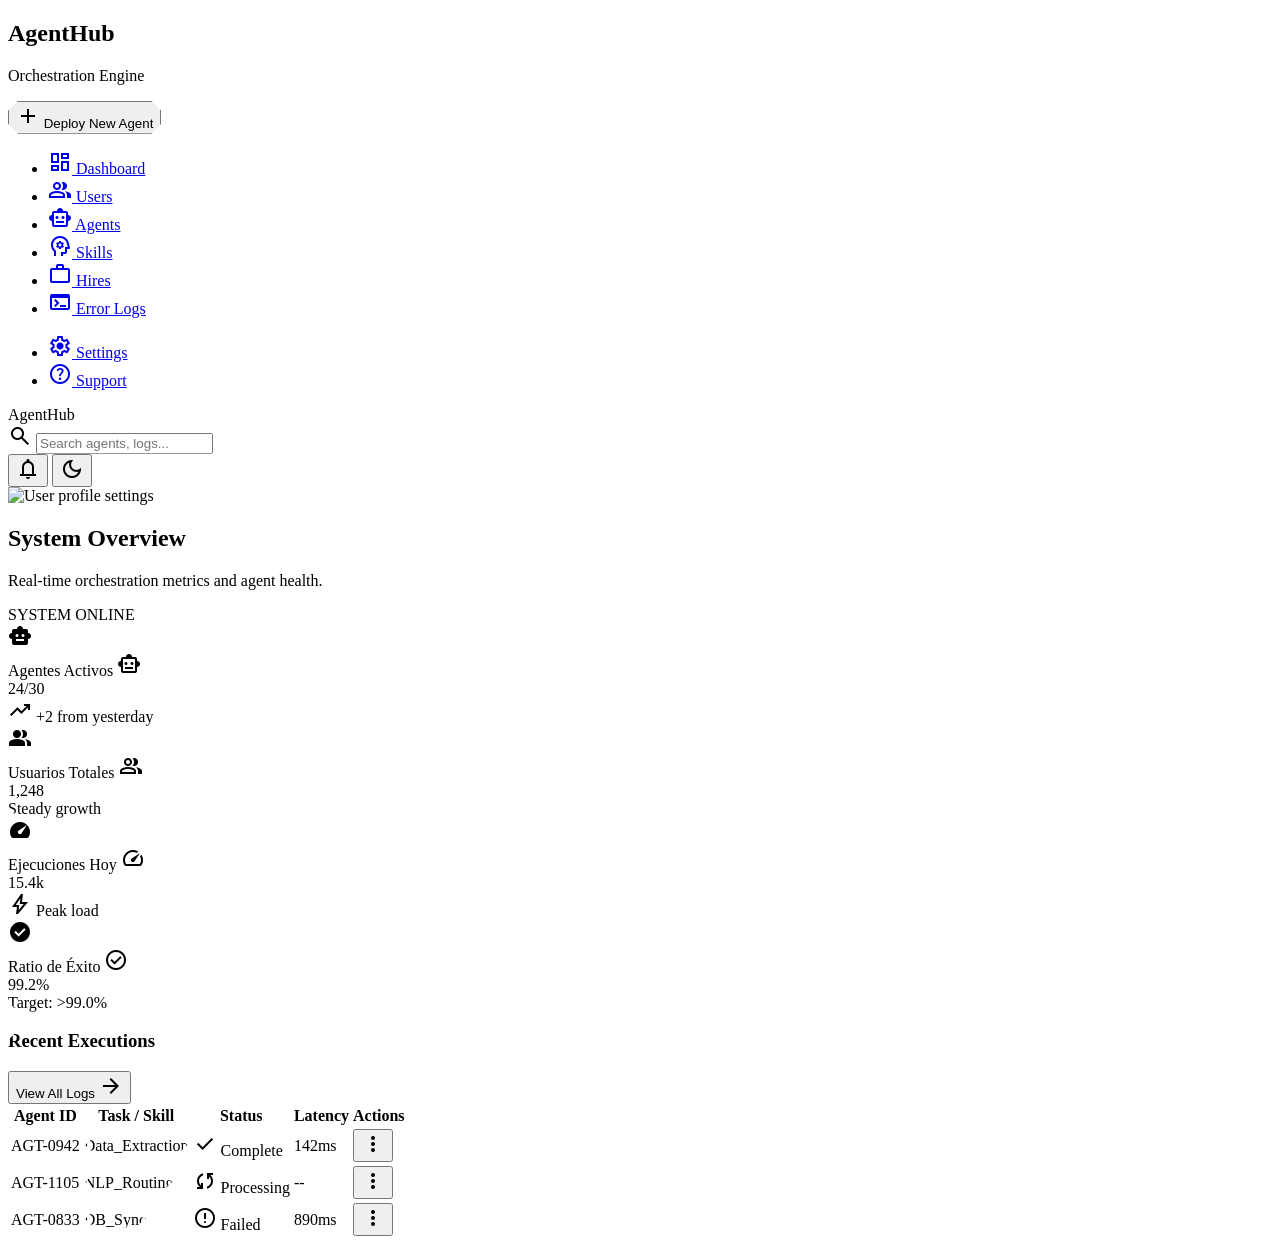
==== index.html @ 1ea9d624 "create basic project configuration getting main page from google stitch" ====
<!DOCTYPE html>

<html class="dark" lang="en">

<head>
    <meta charset="utf-8" />
    <meta content="width=device-width, initial-scale=1.0" name="viewport" />
    <title>AgentHub Dashboard</title>
    <script src="https://cdn.tailwindcss.com?plugins=forms,container-queries"></script>
    <link
        href="https://fonts.googleapis.com/css2?family=Material+Symbols+Outlined:wght,FILL@100..700,0..1&amp;display=swap"
        rel="stylesheet" />
    <link
        href="https://fonts.googleapis.com/css2?family=Inter:wght@400;600;700&amp;family=JetBrains+Mono:wght@400;500&amp;display=swap"
        rel="stylesheet" />
    <link
        href="https://fonts.googleapis.com/css2?family=Material+Symbols+Outlined:wght,FILL@100..700,0..1&amp;display=swap"
        rel="stylesheet" />
    <script id="tailwind-config">
        tailwind.config = {
            darkMode: "class",
            theme: {
                extend: {
                    "colors": {
                        "secondary-fixed-dim": "#4cd7f6",
                        "on-secondary": "#003640",
                        "outline": "#918fa1",
                        "surface-container-low": "#131b2e",
                        "primary": "#c3c0ff",
                        "surface-container": "#171f33",
                        "primary-fixed": "#e2dfff",
                        "on-tertiary": "#003824",
                        "inverse-primary": "#4d44e3",
                        "surface-container-high": "#222a3d",
                        "primary-fixed-dim": "#c3c0ff",
                        "on-surface": "#dae2fd",
                        "background": "#0b1326",
                        "on-secondary-container": "#00424e",
                        "tertiary-fixed": "#6ffbbe",
                        "tertiary": "#4edea3",
                        "error-container": "#93000a",
                        "on-tertiary-fixed": "#002113",
                        "secondary-container": "#03b5d3",
                        "on-surface-variant": "#c7c4d8",
                        "on-error-container": "#ffdad6",
                        "surface-variant": "#2d3449",
                        "on-secondary-fixed-variant": "#004e5c",
                        "on-secondary-fixed": "#001f26",
                        "surface-dim": "#0b1326",
                        "surface-bright": "#31394d",
                        "on-primary": "#1d00a5",
                        "primary-container": "#4f46e5",
                        "on-background": "#dae2fd",
                        "surface-container-highest": "#2d3449",
                        "surface": "#0b1326",
                        "surface-container-lowest": "#060e20",
                        "tertiary-container": "#006e4b",
                        "on-tertiary-fixed-variant": "#005236",
                        "tertiary-fixed-dim": "#4edea3",
                        "on-primary-container": "#dad7ff",
                        "inverse-on-surface": "#283044",
                        "on-primary-fixed": "#0f0069",
                        "secondary-fixed": "#acedff",
                        "inverse-surface": "#dae2fd",
                        "secondary": "#4cd7f6",
                        "outline-variant": "#464555",
                        "on-tertiary-container": "#67f4b7",
                        "surface-tint": "#c3c0ff",
                        "on-primary-fixed-variant": "#3323cc",
                        "on-error": "#690005",
                        "error": "#ffb4ab"
                    },
                    "borderRadius": {
                        "DEFAULT": "0.25rem",
                        "lg": "0.5rem",
                        "xl": "0.75rem",
                        "full": "9999px"
                    },
                    "spacing": {
                        "xl": "32px",
                        "gutter": "16px",
                        "sm": "8px",
                        "container-margin": "24px",
                        "md": "16px",
                        "base": "16px",
                        "lg": "24px",
                        "xs": "4px"
                    },
                    "fontFamily": {
                        "code-sm": ["JetBrains Mono"],
                        "display-lg": ["Inter"],
                        "body-lg": ["Inter"],
                        "headline-md": ["Inter"],
                        "headline-lg-mobile": ["Inter"],
                        "headline-lg": ["Inter"],
                        "body-md": ["Inter"],
                        "label-mono": ["JetBrains Mono"]
                    },
                    "fontSize": {
                        "code-sm": ["12px", { "lineHeight": "16px", "fontWeight": "400" }],
                        "display-lg": ["48px", { "lineHeight": "56px", "letterSpacing": "-0.02em", "fontWeight": "700" }],
                        "body-lg": ["18px", { "lineHeight": "28px", "fontWeight": "400" }],
                        "headline-md": ["24px", { "lineHeight": "32px", "fontWeight": "600" }],
                        "headline-lg-mobile": ["24px", { "lineHeight": "32px", "fontWeight": "600" }],
                        "headline-lg": ["32px", { "lineHeight": "40px", "letterSpacing": "-0.01em", "fontWeight": "600" }],
                        "body-md": ["16px", { "lineHeight": "24px", "fontWeight": "400" }],
                        "label-mono": ["14px", { "lineHeight": "20px", "letterSpacing": "0.02em", "fontWeight": "500" }]
                    }
                }
            }
        }
    </script>
    <style>
        .clip-octagon {
            clip-path: polygon(10px 0%, calc(100% - 10px) 0%, 100% 10px, 100% calc(100% - 10px), calc(100% - 10px) 100%, 10px 100%, 0% calc(100% - 10px), 0% 10px);
        }

        .glow-active {
            box-shadow: inset 0 0 0 1px #4cd7f6, 0 0 15px rgba(6, 182, 212, 0.3);
        }

        .bg-pattern {
            background-image: radial-gradient(rgba(255, 255, 255, 0.05) 1px, transparent 1px);
            background-size: 20px 20px;
        }
    </style>
</head>

<body class="bg-background text-on-background font-body-md min-h-screen flex overflow-hidden">
    <!-- SideNavBar (WEB) -->
    <nav
        class="hidden md:flex flex-col h-full py-lg bg-surface-container-low dark:bg-surface-container-low fixed left-0 top-0 w-[260px] border-r border-outline-variant dark:border-outline-variant z-40">
        <div class="px-lg mb-xl">
            <h1 class="font-headline-md text-headline-md text-primary tracking-tighter">AgentHub</h1>
            <p class="font-code-sm text-code-sm text-on-surface-variant opacity-70">Orchestration Engine</p>
        </div>
        <div class="px-md mb-lg">
            <button
                class="w-full py-sm px-md bg-primary-container text-on-primary-container font-label-mono text-label-mono clip-octagon hover:opacity-90 transition-opacity flex items-center justify-center gap-sm">
                <span class="material-symbols-outlined text-[18px]">add</span>
                Deploy New Agent
            </button>
        </div>
        <div class="flex-1 overflow-y-auto overflow-x-hidden font-label-mono text-label-mono">
            <ul class="flex flex-col gap-[2px]">
                <li>
                    <a class="flex items-center gap-sm text-secondary dark:text-secondary border-l-4 border-primary bg-surface-container-highest/50 px-md py-sm shadow-[inset_0_0_15px_rgba(6,182,212,0.1)] translate-x-1 transition-transform"
                        href="#">
                        <span class="material-symbols-outlined" data-icon="dashboard">dashboard</span>
                        Dashboard
                    </a>
                </li>
                <li>
                    <a class="flex items-center gap-sm text-on-surface-variant dark:text-on-surface-variant px-md py-sm opacity-70 hover:bg-surface-variant dark:hover:bg-surface-variant hover:opacity-100 transition-all duration-200"
                        href="#">
                        <span class="material-symbols-outlined" data-icon="group">group</span>
                        Users
                    </a>
                </li>
                <li>
                    <a class="flex items-center gap-sm text-on-surface-variant dark:text-on-surface-variant px-md py-sm opacity-70 hover:bg-surface-variant dark:hover:bg-surface-variant hover:opacity-100 transition-all duration-200"
                        href="#">
                        <span class="material-symbols-outlined" data-icon="smart_toy">smart_toy</span>
                        Agents
                    </a>
                </li>
                <li>
                    <a class="flex items-center gap-sm text-on-surface-variant dark:text-on-surface-variant px-md py-sm opacity-70 hover:bg-surface-variant dark:hover:bg-surface-variant hover:opacity-100 transition-all duration-200"
                        href="#">
                        <span class="material-symbols-outlined" data-icon="psychology">psychology</span>
                        Skills
                    </a>
                </li>
                <li>
                    <a class="flex items-center gap-sm text-on-surface-variant dark:text-on-surface-variant px-md py-sm opacity-70 hover:bg-surface-variant dark:hover:bg-surface-variant hover:opacity-100 transition-all duration-200"
                        href="#">
                        <span class="material-symbols-outlined" data-icon="work">work</span>
                        Hires
                    </a>
                </li>
                <li>
                    <a class="flex items-center gap-sm text-on-surface-variant dark:text-on-surface-variant px-md py-sm opacity-70 hover:bg-surface-variant dark:hover:bg-surface-variant hover:opacity-100 transition-all duration-200"
                        href="#">
                        <span class="material-symbols-outlined" data-icon="terminal">terminal</span>
                        Error Logs
                    </a>
                </li>
            </ul>
        </div>
        <div class="mt-auto font-label-mono text-label-mono pt-lg border-t border-outline-variant/30">
            <ul class="flex flex-col gap-[2px]">
                <li>
                    <a class="flex items-center gap-sm text-on-surface-variant dark:text-on-surface-variant px-md py-sm opacity-70 hover:bg-surface-variant dark:hover:bg-surface-variant hover:opacity-100 transition-all duration-200"
                        href="#">
                        <span class="material-symbols-outlined" data-icon="settings">settings</span>
                        Settings
                    </a>
                </li>
                <li>
                    <a class="flex items-center gap-sm text-on-surface-variant dark:text-on-surface-variant px-md py-sm opacity-70 hover:bg-surface-variant dark:hover:bg-surface-variant hover:opacity-100 transition-all duration-200"
                        href="#">
                        <span class="material-symbols-outlined" data-icon="help">help</span>
                        Support
                    </a>
                </li>
            </ul>
        </div>
    </nav>
    <!-- Main Content Area -->
    <main class="flex-1 flex flex-col md:ml-[260px] h-screen bg-pattern relative">
        <!-- TopNavBar -->
        <header
            class="flex justify-between items-center w-full px-lg py-sm sticky top-0 z-30 bg-surface-container dark:bg-surface-container bg-surface-container-high dark:bg-surface-container-high font-body-md text-body-md border-b border-outline-variant/30 backdrop-blur-md bg-opacity-90">
            <div class="flex items-center gap-md">
                <div class="md:hidden">
                    <span
                        class="font-headline-md text-headline-md font-bold text-primary dark:text-primary">AgentHub</span>
                </div>
                <!-- Search -->
                <div
                    class="hidden sm:flex items-center bg-surface-container-highest clip-octagon px-sm py-[4px] border border-outline-variant focus-within:border-primary transition-colors">
                    <span class="material-symbols-outlined text-on-surface-variant text-[18px]">search</span>
                    <input
                        class="bg-transparent border-none focus:ring-0 text-body-md font-body-md text-on-surface w-[200px] placeholder:text-on-surface-variant/50 ml-sm"
                        placeholder="Search agents, logs..." type="text" />
                </div>
            </div>
            <div class="flex items-center gap-md">
                <button class="text-on-surface-variant hover:text-secondary transition-colors duration-200">
                    <span class="material-symbols-outlined" data-icon="notifications">notifications</span>
                </button>
                <button class="text-on-surface-variant hover:text-secondary transition-colors duration-200">
                    <span class="material-symbols-outlined" data-icon="dark_mode">dark_mode</span>
                </button>
                <div class="w-8 h-8 rounded-full overflow-hidden border border-outline-variant ml-sm">
                    <img alt="User profile settings" class="w-full h-full object-cover"
                        data-alt="A macro photography shot of a high tech server room glowing with neon cyan and deep indigo lights, conveying a cyber-industrial modern aesthetic, soft focus background"
                        src="https://lh3.googleusercontent.com/aida-public/[base64]" />
                </div>
            </div>
        </header>
        <!-- Dashboard Canvas -->
        <div class="flex-1 overflow-y-auto p-container-margin md:p-xl space-y-xl z-10">
            <div class="flex flex-col sm:flex-row sm:items-center justify-between gap-md">
                <div>
                    <h2 class="font-headline-lg text-headline-lg-mobile sm:text-headline-lg text-on-surface">System
                        Overview</h2>
                    <p class="font-body-md text-body-md text-on-surface-variant mt-xs">Real-time orchestration metrics
                        and agent health.</p>
                </div>
                <div class="flex items-center gap-sm">
                    <span class="flex h-2 w-2">
                        <span
                            class="animate-ping absolute inline-flex h-2 w-2 rounded-full bg-secondary opacity-75"></span>
                        <span class="relative inline-flex rounded-full h-2 w-2 bg-secondary"></span>
                    </span>
                    <span class="font-code-sm text-code-sm text-secondary">SYSTEM ONLINE</span>
                </div>
            </div>
            <!-- Metric Cards 4x1 Grid -->
            <div class="grid grid-cols-1 sm:grid-cols-2 lg:grid-cols-4 gap-gutter">
                <!-- Card 1 -->
                <div
                    class="bg-surface-container-high p-lg clip-octagon border border-outline-variant/30 hover:border-secondary/50 transition-colors group relative overflow-hidden">
                    <div class="absolute top-0 right-0 p-sm opacity-10 group-hover:opacity-20 transition-opacity">
                        <span class="material-symbols-outlined text-6xl text-secondary"
                            style="font-variation-settings: 'FILL' 1;">smart_toy</span>
                    </div>
                    <div class="flex justify-between items-start mb-lg relative z-10">
                        <span class="font-label-mono text-label-mono text-on-surface-variant">Agentes Activos</span>
                        <span class="material-symbols-outlined text-secondary" data-icon="smart_toy">smart_toy</span>
                    </div>
                    <div class="relative z-10">
                        <span class="font-display-lg text-display-lg text-on-surface">24/30</span>
                    </div>
                    <div class="mt-sm relative z-10">
                        <span class="font-code-sm text-code-sm text-tertiary flex items-center gap-xs">
                            <span class="material-symbols-outlined text-[14px]">trending_up</span> +2 from yesterday
                        </span>
                    </div>
                </div>
                <!-- Card 2 -->
                <div
                    class="bg-surface-container-high p-lg clip-octagon border border-outline-variant/30 hover:border-secondary/50 transition-colors group relative overflow-hidden">
                    <div class="absolute top-0 right-0 p-sm opacity-10 group-hover:opacity-20 transition-opacity">
                        <span class="material-symbols-outlined text-6xl text-primary"
                            style="font-variation-settings: 'FILL' 1;">group</span>
                    </div>
                    <div class="flex justify-between items-start mb-lg relative z-10">
                        <span class="font-label-mono text-label-mono text-on-surface-variant">Usuarios Totales</span>
                        <span class="material-symbols-outlined text-primary" data-icon="group">group</span>
                    </div>
                    <div class="relative z-10">
                        <span class="font-display-lg text-display-lg text-on-surface">1,248</span>
                    </div>
                    <div class="mt-sm relative z-10">
                        <span class="font-code-sm text-code-sm text-on-surface-variant flex items-center gap-xs">
                            Steady growth
                        </span>
                    </div>
                </div>
                <!-- Card 3 -->
                <div
                    class="bg-surface-container-high p-lg clip-octagon border border-outline-variant/30 hover:border-secondary/50 transition-colors group relative overflow-hidden">
                    <div class="absolute top-0 right-0 p-sm opacity-10 group-hover:opacity-20 transition-opacity">
                        <span class="material-symbols-outlined text-6xl text-secondary"
                            style="font-variation-settings: 'FILL' 1;">speed</span>
                    </div>
                    <div class="flex justify-between items-start mb-lg relative z-10">
                        <span class="font-label-mono text-label-mono text-on-surface-variant">Ejecuciones Hoy</span>
                        <span class="material-symbols-outlined text-secondary" data-icon="speed">speed</span>
                    </div>
                    <div class="relative z-10">
                        <span class="font-display-lg text-display-lg text-on-surface">15.4k</span>
                    </div>
                    <div class="mt-sm relative z-10">
                        <span class="font-code-sm text-code-sm text-tertiary flex items-center gap-xs">
                            <span class="material-symbols-outlined text-[14px]">bolt</span> Peak load
                        </span>
                    </div>
                </div>
                <!-- Card 4 -->
                <div
                    class="bg-surface-container-high p-lg clip-octagon border border-outline-variant/30 hover:border-secondary/50 transition-colors group relative overflow-hidden">
                    <div class="absolute top-0 right-0 p-sm opacity-10 group-hover:opacity-20 transition-opacity">
                        <span class="material-symbols-outlined text-6xl text-tertiary"
                            style="font-variation-settings: 'FILL' 1;">check_circle</span>
                    </div>
                    <div class="flex justify-between items-start mb-lg relative z-10">
                        <span class="font-label-mono text-label-mono text-on-surface-variant">Ratio de Éxito</span>
                        <span class="material-symbols-outlined text-tertiary"
                            data-icon="check_circle">check_circle</span>
                    </div>
                    <div class="relative z-10">
                        <span class="font-display-lg text-display-lg text-on-surface">99.2%</span>
                    </div>
                    <div class="mt-sm relative z-10">
                        <span class="font-code-sm text-code-sm text-on-surface-variant flex items-center gap-xs">
                            Target: &gt;99.0%
                        </span>
                    </div>
                </div>
            </div>
            <!-- Recent Activity / Data List -->
            <div class="bg-surface-container-high p-lg clip-octagon border border-outline-variant/30 mt-xl">
                <div class="flex justify-between items-center mb-lg pb-sm border-b border-outline-variant/30">
                    <h3 class="font-headline-md text-headline-md text-on-surface">Recent Executions</h3>
                    <button
                        class="font-code-sm text-code-sm text-secondary hover:text-primary transition-colors flex items-center gap-xs">
                        View All Logs <span class="material-symbols-outlined text-[16px]">arrow_forward</span>
                    </button>
                </div>
                <div class="overflow-x-auto">
                    <table class="w-full text-left border-collapse font-body-md text-body-md">
                        <thead>
                            <tr
                                class="font-label-mono text-label-mono text-on-surface-variant border-b border-outline-variant/30">
                                <th class="pb-sm font-medium">Agent ID</th>
                                <th class="pb-sm font-medium">Task / Skill</th>
                                <th class="pb-sm font-medium">Status</th>
                                <th class="pb-sm font-medium">Latency</th>
                                <th class="pb-sm font-medium text-right">Actions</th>
                            </tr>
                        </thead>
                        <tbody>
                            <tr
                                class="border-b border-outline-variant/10 hover:bg-surface-variant/30 transition-colors">
                                <td class="py-md font-code-sm text-on-surface">AGT-0942</td>
                                <td class="py-md">
                                    <span
                                        class="inline-flex items-center gap-xs px-2 py-1 bg-surface-container-highest border border-outline-variant/50 clip-octagon font-code-sm text-code-sm">
                                        <span class="w-2 h-2 rounded-full bg-secondary"></span> Data_Extraction
                                    </span>
                                </td>
                                <td class="py-md">
                                    <span class="text-tertiary flex items-center gap-xs font-code-sm"><span
                                            class="material-symbols-outlined text-[16px]">check</span> Complete</span>
                                </td>
                                <td class="py-md font-code-sm text-on-surface-variant">142ms</td>
                                <td class="py-md text-right">
                                    <button class="text-on-surface-variant hover:text-secondary"><span
                                            class="material-symbols-outlined">more_vert</span></button>
                                </td>
                            </tr>
                            <tr
                                class="border-b border-outline-variant/10 hover:bg-surface-variant/30 transition-colors">
                                <td class="py-md font-code-sm text-on-surface">AGT-1105</td>
                                <td class="py-md">
                                    <span
                                        class="inline-flex items-center gap-xs px-2 py-1 bg-surface-container-highest border border-outline-variant/50 clip-octagon font-code-sm text-code-sm">
                                        <span class="w-2 h-2 rounded-full bg-primary"></span> NLP_Routing
                                    </span>
                                </td>
                                <td class="py-md">
                                    <span
                                        class="text-secondary flex items-center gap-xs font-code-sm animate-pulse"><span
                                            class="material-symbols-outlined text-[16px]">sync</span> Processing</span>
                                </td>
                                <td class="py-md font-code-sm text-on-surface-variant">--</td>
                                <td class="py-md text-right">
                                    <button class="text-on-surface-variant hover:text-secondary"><span
                                            class="material-symbols-outlined">more_vert</span></button>
                                </td>
                            </tr>
                            <tr
                                class="border-b border-outline-variant/10 hover:bg-surface-variant/30 transition-colors">
                                <td class="py-md font-code-sm text-on-surface">AGT-0833</td>
                                <td class="py-md">
                                    <span
                                        class="inline-flex items-center gap-xs px-2 py-1 bg-surface-container-highest border border-outline-variant/50 clip-octagon font-code-sm text-code-sm">
                                        <span class="w-2 h-2 rounded-full bg-secondary"></span> DB_Sync
                                    </span>
                                </td>
                                <td class="py-md">
                                    <span class="text-error flex items-center gap-xs font-code-sm"><span
                                            class="material-symbols-outlined text-[16px]">error</span> Failed</span>
                                </td>
                                <td class="py-md font-code-sm text-on-surface-variant">890ms</td>
                                <td class="py-md text-right">
                                    <button class="text-on-surface-variant hover:text-secondary"><span
                                            class="material-symbols-outlined">more_vert</span></button>
                                </td>
                            </tr>
                        </tbody>
                    </table>
                </div>
            </div>
        </div>
    </main>
</body>

</html>
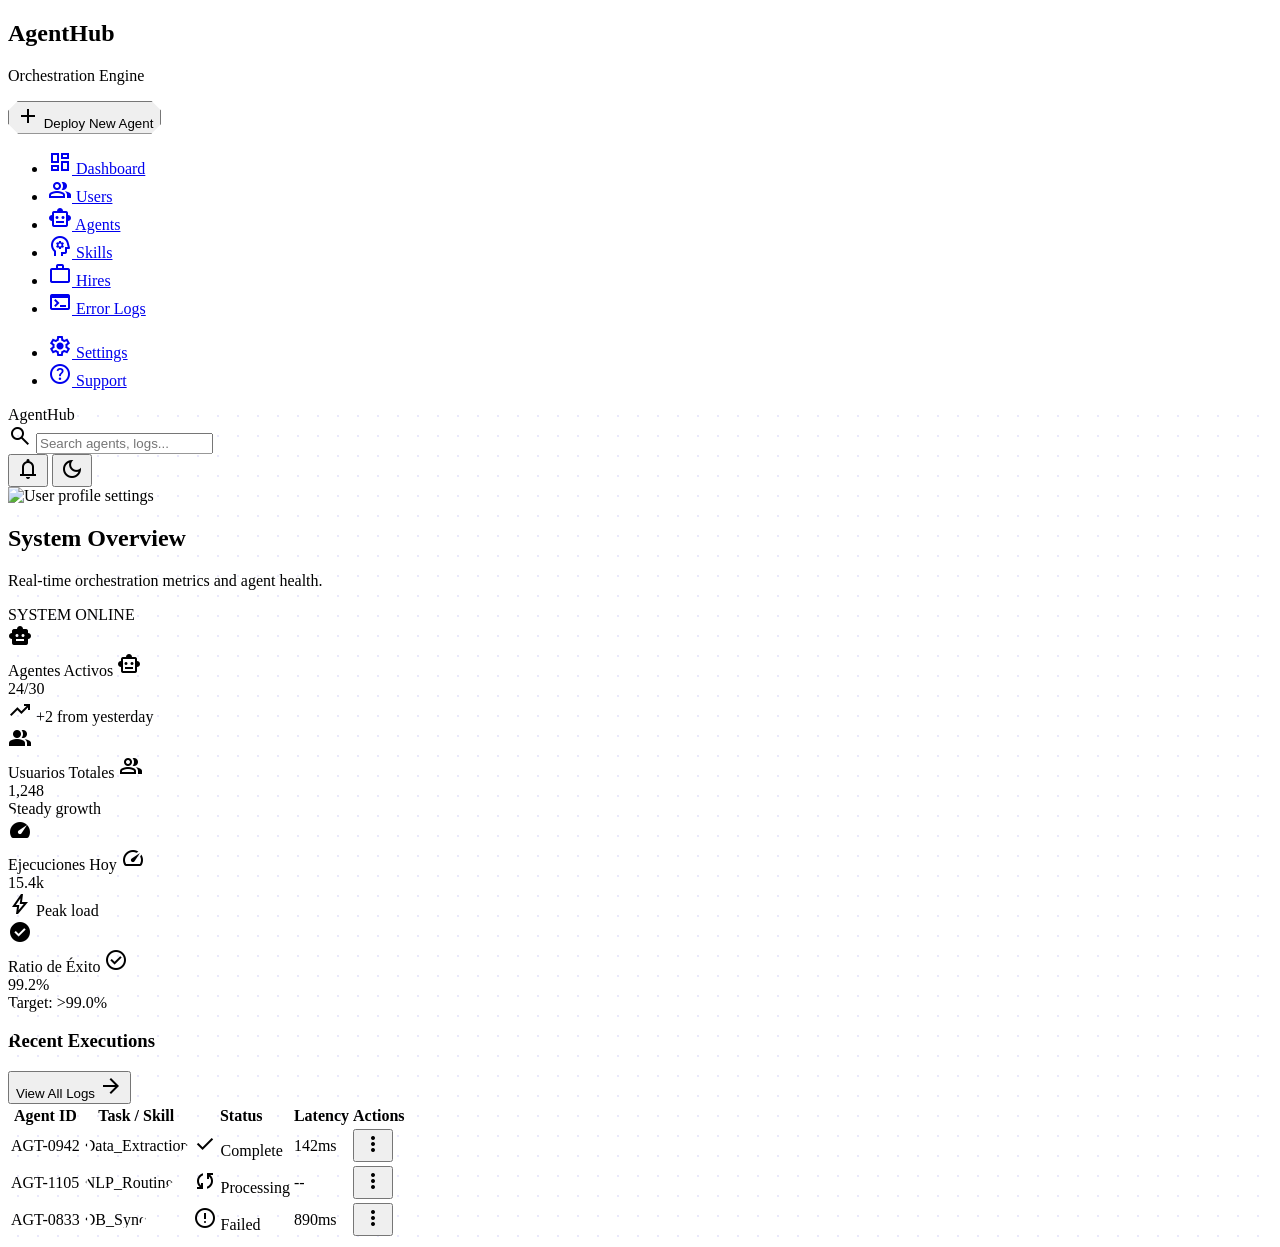
==== commit 8ae35274: "create reusable html components, js and css" ====
--- a/index.html
+++ b/index.html
@@ -1,12 +1,14 @@
 <!DOCTYPE html>
 
-<html class="dark" lang="en">
+<html lang="en">
 
 <head>
     <meta charset="utf-8" />
     <meta content="width=device-width, initial-scale=1.0" name="viewport" />
     <title>AgentHub Dashboard</title>
+    <script src="/theme.js"></script>
     <script src="https://cdn.tailwindcss.com?plugins=forms,container-queries"></script>
+    <script src="/tailwind-config.js"></script>
     <link
         href="https://fonts.googleapis.com/css2?family=Material+Symbols+Outlined:wght,FILL@100..700,0..1&amp;display=swap"
         rel="stylesheet" />
@@ -16,229 +18,14 @@
     <link
         href="https://fonts.googleapis.com/css2?family=Material+Symbols+Outlined:wght,FILL@100..700,0..1&amp;display=swap"
         rel="stylesheet" />
-    <script id="tailwind-config">
-        tailwind.config = {
-            darkMode: "class",
-            theme: {
-                extend: {
-                    "colors": {
-                        "secondary-fixed-dim": "#4cd7f6",
-                        "on-secondary": "#003640",
-                        "outline": "#918fa1",
-                        "surface-container-low": "#131b2e",
-                        "primary": "#c3c0ff",
-                        "surface-container": "#171f33",
-                        "primary-fixed": "#e2dfff",
-                        "on-tertiary": "#003824",
-                        "inverse-primary": "#4d44e3",
-                        "surface-container-high": "#222a3d",
-                        "primary-fixed-dim": "#c3c0ff",
-                        "on-surface": "#dae2fd",
-                        "background": "#0b1326",
-                        "on-secondary-container": "#00424e",
-                        "tertiary-fixed": "#6ffbbe",
-                        "tertiary": "#4edea3",
-                        "error-container": "#93000a",
-                        "on-tertiary-fixed": "#002113",
-                        "secondary-container": "#03b5d3",
-                        "on-surface-variant": "#c7c4d8",
-                        "on-error-container": "#ffdad6",
-                        "surface-variant": "#2d3449",
-                        "on-secondary-fixed-variant": "#004e5c",
-                        "on-secondary-fixed": "#001f26",
-                        "surface-dim": "#0b1326",
-                        "surface-bright": "#31394d",
-                        "on-primary": "#1d00a5",
-                        "primary-container": "#4f46e5",
-                        "on-background": "#dae2fd",
-                        "surface-container-highest": "#2d3449",
-                        "surface": "#0b1326",
-                        "surface-container-lowest": "#060e20",
-                        "tertiary-container": "#006e4b",
-                        "on-tertiary-fixed-variant": "#005236",
-                        "tertiary-fixed-dim": "#4edea3",
-                        "on-primary-container": "#dad7ff",
-                        "inverse-on-surface": "#283044",
-                        "on-primary-fixed": "#0f0069",
-                        "secondary-fixed": "#acedff",
-                        "inverse-surface": "#dae2fd",
-                        "secondary": "#4cd7f6",
-                        "outline-variant": "#464555",
-                        "on-tertiary-container": "#67f4b7",
-                        "surface-tint": "#c3c0ff",
-                        "on-primary-fixed-variant": "#3323cc",
-                        "on-error": "#690005",
-                        "error": "#ffb4ab"
-                    },
-                    "borderRadius": {
-                        "DEFAULT": "0.25rem",
-                        "lg": "0.5rem",
-                        "xl": "0.75rem",
-                        "full": "9999px"
-                    },
-                    "spacing": {
-                        "xl": "32px",
-                        "gutter": "16px",
-                        "sm": "8px",
-                        "container-margin": "24px",
-                        "md": "16px",
-                        "base": "16px",
-                        "lg": "24px",
-                        "xs": "4px"
-                    },
-                    "fontFamily": {
-                        "code-sm": ["JetBrains Mono"],
-                        "display-lg": ["Inter"],
-                        "body-lg": ["Inter"],
-                        "headline-md": ["Inter"],
-                        "headline-lg-mobile": ["Inter"],
-                        "headline-lg": ["Inter"],
-                        "body-md": ["Inter"],
-                        "label-mono": ["JetBrains Mono"]
-                    },
-                    "fontSize": {
-                        "code-sm": ["12px", { "lineHeight": "16px", "fontWeight": "400" }],
-                        "display-lg": ["48px", { "lineHeight": "56px", "letterSpacing": "-0.02em", "fontWeight": "700" }],
-                        "body-lg": ["18px", { "lineHeight": "28px", "fontWeight": "400" }],
-                        "headline-md": ["24px", { "lineHeight": "32px", "fontWeight": "600" }],
-                        "headline-lg-mobile": ["24px", { "lineHeight": "32px", "fontWeight": "600" }],
-                        "headline-lg": ["32px", { "lineHeight": "40px", "letterSpacing": "-0.01em", "fontWeight": "600" }],
-                        "body-md": ["16px", { "lineHeight": "24px", "fontWeight": "400" }],
-                        "label-mono": ["14px", { "lineHeight": "20px", "letterSpacing": "0.02em", "fontWeight": "500" }]
-                    }
-                }
-            }
-        }
-    </script>
-    <style>
-        .clip-octagon {
-            clip-path: polygon(10px 0%, calc(100% - 10px) 0%, 100% 10px, 100% calc(100% - 10px), calc(100% - 10px) 100%, 10px 100%, 0% calc(100% - 10px), 0% 10px);
-        }
-
-        .glow-active {
-            box-shadow: inset 0 0 0 1px #4cd7f6, 0 0 15px rgba(6, 182, 212, 0.3);
-        }
-
-        .bg-pattern {
-            background-image: radial-gradient(rgba(255, 255, 255, 0.05) 1px, transparent 1px);
-            background-size: 20px 20px;
-        }
-    </style>
+    <link href="/styles.css" rel="stylesheet" />
 </head>
 
 <body class="bg-background text-on-background font-body-md min-h-screen flex overflow-hidden">
-    <!-- SideNavBar (WEB) -->
-    <nav
-        class="hidden md:flex flex-col h-full py-lg bg-surface-container-low dark:bg-surface-container-low fixed left-0 top-0 w-[260px] border-r border-outline-variant dark:border-outline-variant z-40">
-        <div class="px-lg mb-xl">
-            <h1 class="font-headline-md text-headline-md text-primary tracking-tighter">AgentHub</h1>
-            <p class="font-code-sm text-code-sm text-on-surface-variant opacity-70">Orchestration Engine</p>
-        </div>
-        <div class="px-md mb-lg">
-            <button
-                class="w-full py-sm px-md bg-primary-container text-on-primary-container font-label-mono text-label-mono clip-octagon hover:opacity-90 transition-opacity flex items-center justify-center gap-sm">
-                <span class="material-symbols-outlined text-[18px]">add</span>
-                Deploy New Agent
-            </button>
-        </div>
-        <div class="flex-1 overflow-y-auto overflow-x-hidden font-label-mono text-label-mono">
-            <ul class="flex flex-col gap-[2px]">
-                <li>
-                    <a class="flex items-center gap-sm text-secondary dark:text-secondary border-l-4 border-primary bg-surface-container-highest/50 px-md py-sm shadow-[inset_0_0_15px_rgba(6,182,212,0.1)] translate-x-1 transition-transform"
-                        href="#">
-                        <span class="material-symbols-outlined" data-icon="dashboard">dashboard</span>
-                        Dashboard
-                    </a>
-                </li>
-                <li>
-                    <a class="flex items-center gap-sm text-on-surface-variant dark:text-on-surface-variant px-md py-sm opacity-70 hover:bg-surface-variant dark:hover:bg-surface-variant hover:opacity-100 transition-all duration-200"
-                        href="#">
-                        <span class="material-symbols-outlined" data-icon="group">group</span>
-                        Users
-                    </a>
-                </li>
-                <li>
-                    <a class="flex items-center gap-sm text-on-surface-variant dark:text-on-surface-variant px-md py-sm opacity-70 hover:bg-surface-variant dark:hover:bg-surface-variant hover:opacity-100 transition-all duration-200"
-                        href="#">
-                        <span class="material-symbols-outlined" data-icon="smart_toy">smart_toy</span>
-                        Agents
-                    </a>
-                </li>
-                <li>
-                    <a class="flex items-center gap-sm text-on-surface-variant dark:text-on-surface-variant px-md py-sm opacity-70 hover:bg-surface-variant dark:hover:bg-surface-variant hover:opacity-100 transition-all duration-200"
-                        href="#">
-                        <span class="material-symbols-outlined" data-icon="psychology">psychology</span>
-                        Skills
-                    </a>
-                </li>
-                <li>
-                    <a class="flex items-center gap-sm text-on-surface-variant dark:text-on-surface-variant px-md py-sm opacity-70 hover:bg-surface-variant dark:hover:bg-surface-variant hover:opacity-100 transition-all duration-200"
-                        href="#">
-                        <span class="material-symbols-outlined" data-icon="work">work</span>
-                        Hires
-                    </a>
-                </li>
-                <li>
-                    <a class="flex items-center gap-sm text-on-surface-variant dark:text-on-surface-variant px-md py-sm opacity-70 hover:bg-surface-variant dark:hover:bg-surface-variant hover:opacity-100 transition-all duration-200"
-                        href="#">
-                        <span class="material-symbols-outlined" data-icon="terminal">terminal</span>
-                        Error Logs
-                    </a>
-                </li>
-            </ul>
-        </div>
-        <div class="mt-auto font-label-mono text-label-mono pt-lg border-t border-outline-variant/30">
-            <ul class="flex flex-col gap-[2px]">
-                <li>
-                    <a class="flex items-center gap-sm text-on-surface-variant dark:text-on-surface-variant px-md py-sm opacity-70 hover:bg-surface-variant dark:hover:bg-surface-variant hover:opacity-100 transition-all duration-200"
-                        href="#">
-                        <span class="material-symbols-outlined" data-icon="settings">settings</span>
-                        Settings
-                    </a>
-                </li>
-                <li>
-                    <a class="flex items-center gap-sm text-on-surface-variant dark:text-on-surface-variant px-md py-sm opacity-70 hover:bg-surface-variant dark:hover:bg-surface-variant hover:opacity-100 transition-all duration-200"
-                        href="#">
-                        <span class="material-symbols-outlined" data-icon="help">help</span>
-                        Support
-                    </a>
-                </li>
-            </ul>
-        </div>
-    </nav>
+    <div data-layout-sidebar></div>
     <!-- Main Content Area -->
     <main class="flex-1 flex flex-col md:ml-[260px] h-screen bg-pattern relative">
-        <!-- TopNavBar -->
-        <header
-            class="flex justify-between items-center w-full px-lg py-sm sticky top-0 z-30 bg-surface-container dark:bg-surface-container bg-surface-container-high dark:bg-surface-container-high font-body-md text-body-md border-b border-outline-variant/30 backdrop-blur-md bg-opacity-90">
-            <div class="flex items-center gap-md">
-                <div class="md:hidden">
-                    <span
-                        class="font-headline-md text-headline-md font-bold text-primary dark:text-primary">AgentHub</span>
-                </div>
-                <!-- Search -->
-                <div
-                    class="hidden sm:flex items-center bg-surface-container-highest clip-octagon px-sm py-[4px] border border-outline-variant focus-within:border-primary transition-colors">
-                    <span class="material-symbols-outlined text-on-surface-variant text-[18px]">search</span>
-                    <input
-                        class="bg-transparent border-none focus:ring-0 text-body-md font-body-md text-on-surface w-[200px] placeholder:text-on-surface-variant/50 ml-sm"
-                        placeholder="Search agents, logs..." type="text" />
-                </div>
-            </div>
-            <div class="flex items-center gap-md">
-                <button class="text-on-surface-variant hover:text-secondary transition-colors duration-200">
-                    <span class="material-symbols-outlined" data-icon="notifications">notifications</span>
-                </button>
-                <button class="text-on-surface-variant hover:text-secondary transition-colors duration-200">
-                    <span class="material-symbols-outlined" data-icon="dark_mode">dark_mode</span>
-                </button>
-                <div class="w-8 h-8 rounded-full overflow-hidden border border-outline-variant ml-sm">
-                    <img alt="User profile settings" class="w-full h-full object-cover"
-                        data-alt="A macro photography shot of a high tech server room glowing with neon cyan and deep indigo lights, conveying a cyber-industrial modern aesthetic, soft focus background"
-                        src="https://lh3.googleusercontent.com/aida-public/[base64]" />
-                </div>
-            </div>
-        </header>
+        <div data-layout-topbar></div>
         <!-- Dashboard Canvas -->
         <div class="flex-1 overflow-y-auto p-container-margin md:p-xl space-y-xl z-10">
             <div class="flex flex-col sm:flex-row sm:items-center justify-between gap-md">
@@ -427,6 +214,7 @@
             </div>
         </div>
     </main>
+    <script src="/layout.js"></script>
 </body>
 
 </html>
--- a/styles.css
+++ b/styles.css
@@ -0,0 +1,114 @@
+:root {
+    --color-secondary-fixed-dim: #067f94;
+    --color-on-secondary: #ffffff;
+    --color-outline: #7d8297;
+    --color-surface-container-low: #f8f9ff;
+    --color-primary: #4d44e3;
+    --color-surface-container: #eef2ff;
+    --color-primary-fixed: #e2dfff;
+    --color-on-tertiary: #ffffff;
+    --color-inverse-primary: #c3c0ff;
+    --color-surface-container-high: #e1e8fb;
+    --color-primary-fixed-dim: #c3c0ff;
+    --color-on-surface: #182033;
+    --color-background: #f4f7ff;
+    --color-on-secondary-container: #003640;
+    --color-tertiary-fixed: #6ffbbe;
+    --color-tertiary: #008a61;
+    --color-error-container: #ffdad6;
+    --color-on-tertiary-fixed: #002113;
+    --color-secondary-container: #9cefff;
+    --color-on-surface-variant: #586179;
+    --color-on-error-container: #410002;
+    --color-surface-variant: #dbe1f0;
+    --color-on-secondary-fixed-variant: #004e5c;
+    --color-on-secondary-fixed: #001f26;
+    --color-surface-dim: #d9e1f3;
+    --color-surface-bright: #ffffff;
+    --color-on-primary: #ffffff;
+    --color-primary-container: #dad7ff;
+    --color-on-background: #182033;
+    --color-surface-container-highest: #d3dbef;
+    --color-surface: #f4f7ff;
+    --color-surface-container-lowest: #ffffff;
+    --color-tertiary-container: #c9ffe4;
+    --color-on-tertiary-fixed-variant: #005236;
+    --color-tertiary-fixed-dim: #4edea3;
+    --color-on-primary-container: #1d00a5;
+    --color-inverse-on-surface: #eef2ff;
+    --color-on-primary-fixed: #0f0069;
+    --color-secondary-fixed: #acedff;
+    --color-inverse-surface: #283044;
+    --color-secondary: #008aa5;
+    --color-outline-variant: #bcc4d9;
+    --color-on-tertiary-container: #003824;
+    --color-surface-tint: #4d44e3;
+    --color-on-primary-fixed-variant: #3323cc;
+    --color-on-error: #ffffff;
+    --color-error: #ba1a1a;
+    --pattern-dot: rgba(77, 68, 227, 0.12);
+}
+
+.dark {
+    --color-secondary-fixed-dim: #4cd7f6;
+    --color-on-secondary: #003640;
+    --color-outline: #918fa1;
+    --color-surface-container-low: #131b2e;
+    --color-primary: #c3c0ff;
+    --color-surface-container: #171f33;
+    --color-primary-fixed: #e2dfff;
+    --color-on-tertiary: #003824;
+    --color-inverse-primary: #4d44e3;
+    --color-surface-container-high: #222a3d;
+    --color-primary-fixed-dim: #c3c0ff;
+    --color-on-surface: #dae2fd;
+    --color-background: #0b1326;
+    --color-on-secondary-container: #00424e;
+    --color-tertiary-fixed: #6ffbbe;
+    --color-tertiary: #4edea3;
+    --color-error-container: #93000a;
+    --color-on-tertiary-fixed: #002113;
+    --color-secondary-container: #03b5d3;
+    --color-on-surface-variant: #c7c4d8;
+    --color-on-error-container: #ffdad6;
+    --color-surface-variant: #2d3449;
+    --color-on-secondary-fixed-variant: #004e5c;
+    --color-on-secondary-fixed: #001f26;
+    --color-surface-dim: #0b1326;
+    --color-surface-bright: #31394d;
+    --color-on-primary: #1d00a5;
+    --color-primary-container: #4f46e5;
+    --color-on-background: #dae2fd;
+    --color-surface-container-highest: #2d3449;
+    --color-surface: #0b1326;
+    --color-surface-container-lowest: #060e20;
+    --color-tertiary-container: #006e4b;
+    --color-on-tertiary-fixed-variant: #005236;
+    --color-tertiary-fixed-dim: #4edea3;
+    --color-on-primary-container: #dad7ff;
+    --color-inverse-on-surface: #283044;
+    --color-on-primary-fixed: #0f0069;
+    --color-secondary-fixed: #acedff;
+    --color-inverse-surface: #dae2fd;
+    --color-secondary: #4cd7f6;
+    --color-outline-variant: #464555;
+    --color-on-tertiary-container: #67f4b7;
+    --color-surface-tint: #c3c0ff;
+    --color-on-primary-fixed-variant: #3323cc;
+    --color-on-error: #690005;
+    --color-error: #ffb4ab;
+    --pattern-dot: rgba(255, 255, 255, 0.05);
+}
+
+.clip-octagon {
+    clip-path: polygon(10px 0%, calc(100% - 10px) 0%, 100% 10px, 100% calc(100% - 10px), calc(100% - 10px) 100%, 10px 100%, 0% calc(100% - 10px), 0% 10px);
+}
+
+.glow-active {
+    box-shadow: inset 0 0 0 1px #4cd7f6, 0 0 15px rgba(6, 182, 212, 0.3);
+}
+
+.bg-pattern {
+    background-image: radial-gradient(var(--pattern-dot) 1px, transparent 1px);
+    background-size: 20px 20px;
+}
